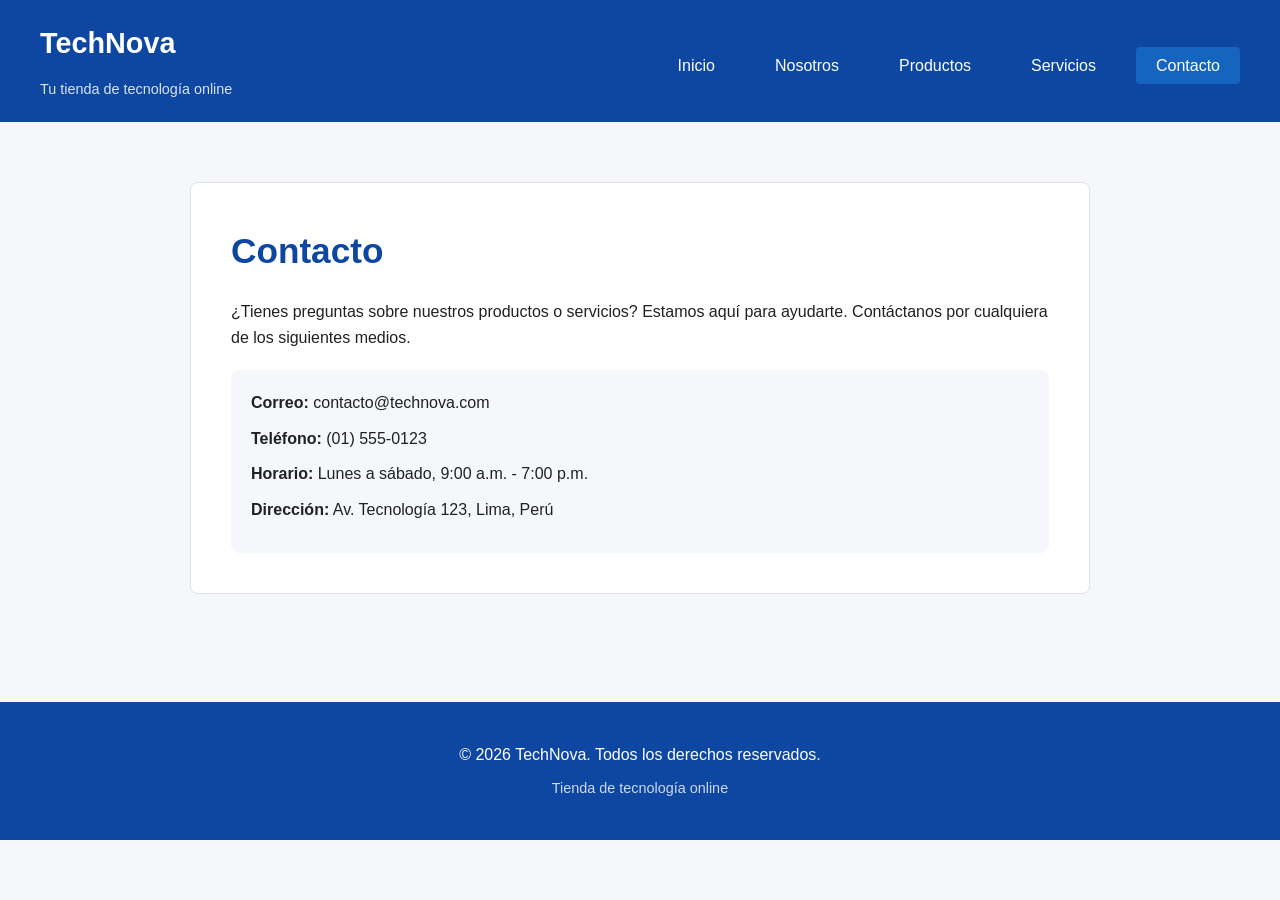
==== pages/contacto.html @ e292a49b "Reorganizacion de proyecto" ====
<!DOCTYPE html>
<html lang="es">
<head>
  <meta charset="UTF-8">
  <meta name="viewport" content="width=device-width, initial-scale=1.0">
  <title>TechNova - Contacto</title>
  <link rel="stylesheet" href="../css/style.css">
</head>
<body>
  <header id="cabecera">
    <div class="logo">
      <a href="../index.html"><h2>TechNova</h2></a>
      <span class="tagline">Tu tienda de tecnología online</span>
    </div>

    <nav class="navbar">
      <ul class="nav-lista">
        <li><a href="../index.html" class="nav-enlace">Inicio</a></li>
        <li><a href="nosotros.html" class="nav-enlace">Nosotros</a></li>
        <li><a href="productos.html" class="nav-enlace">Productos</a></li>
        <li><a href="servicios.html" class="nav-enlace">Servicios</a></li>
        <li><a href="contacto.html" class="nav-enlace activo">Contacto</a></li>
      </ul>
    </nav>
  </header>

  <main id="contenido-principal">
    <section class="seccion">
      <div class="contenedor">
        <h1>Contacto</h1>
        <p>
          ¿Tienes preguntas sobre nuestros productos o servicios? Estamos aquí
          para ayudarte. Contáctanos por cualquiera de los siguientes medios.
        </p>
        <div class="contacto-info">
          <p><strong>Correo:</strong> contacto@technova.com</p>
          <p><strong>Teléfono:</strong> (01) 555-0123</p>
          <p><strong>Horario:</strong> Lunes a sábado, 9:00 a.m. - 7:00 p.m.</p>
          <p><strong>Dirección:</strong> Av. Tecnología 123, Lima, Perú</p>
        </div>
      </div>
    </section>
  </main>

  <footer id="pie-pagina">
    <div class="contenedor-footer">
      <p>&copy; 2026 TechNova. Todos los derechos reservados.</p>
      <p class="footer-info">Tienda de tecnología online</p>
    </div>
  </footer>
</body>
</html>
---- css/style.css ----
:root {
  --color-primario: #0d47a1;
  --color-secundario: #1565c0;
  --color-acento: #00bcd4;
  --color-fondo: #f5f7fa;
  --color-texto: #212121;
  --color-texto-claro: #ffffff;
  --color-borde: #e0e0e0;
  --espaciado-sm: 10px;
  --espaciado-md: 20px;
  --espaciado-lg: 40px;
  --espaciado-xl: 60px;
}

* {
  margin: 0;
  padding: 0;
  box-sizing: border-box;
}

body {
  font-family: 'Segoe UI', Tahoma, Geneva, Verdana, sans-serif;
  background-color: var(--color-fondo);
  color: var(--color-texto);
  line-height: 1.6;
}

#cabecera {
  background-color: var(--color-primario);
  color: var(--color-texto-claro);
  padding: var(--espaciado-md) var(--espaciado-lg);
  display: flex;
  justify-content: space-between;
  align-items: center;
  flex-wrap: wrap;
}

.logo h2 {
  font-size: 1.8rem;
  margin-bottom: var(--espaciado-sm);
}

.logo a {
  color: var(--color-texto-claro);
  text-decoration: none;
}

.tagline {
  font-size: 0.9rem;
  opacity: 0.85;
}

.navbar {
  margin-top: var(--espaciado-sm);
}

.nav-lista {
  list-style: none;
  display: flex;
  gap: var(--espaciado-md);
  flex-wrap: wrap;
}

.nav-enlace {
  color: var(--color-texto-claro);
  text-decoration: none;
  padding: var(--espaciado-sm) var(--espaciado-md);
  border-radius: 4px;
  transition: background-color 0.3s ease;
}

.nav-enlace:hover,
.nav-enlace.activo {
  background-color: var(--color-secundario);
}

#contenido-principal {
  min-height: 60vh;
}

.seccion {
  padding: var(--espaciado-xl) var(--espaciado-lg);
}

.contenedor {
  max-width: 900px;
  margin: 0 auto;
  padding: var(--espaciado-lg);
  background-color: var(--color-texto-claro);
  border-radius: 8px;
  border: 1px solid var(--color-borde);
}

.inicio {
  display: flex;
  justify-content: center;
  align-items: center;
  background: linear-gradient(135deg, var(--color-primario), var(--color-secundario));
  padding: var(--espaciado-xl) var(--espaciado-lg);
}

.inicio .contenedor {
  text-align: center;
  border: none;
  box-shadow: 0 4px 20px rgba(0, 0, 0, 0.15);
}

.inicio h1 {
  color: var(--color-primario);
  font-size: 2.5rem;
  margin-bottom: var(--espaciado-md);
}

.inicio p {
  font-size: 1.1rem;
  color: var(--color-texto);
  max-width: 700px;
  margin: 0 auto;
}

.seccion h1,
.seccion h2 {
  color: var(--color-primario);
  margin-bottom: var(--espaciado-md);
  font-size: 1.8rem;
}

.seccion h1 {
  font-size: 2.2rem;
}

.seccion p {
  margin-bottom: var(--espaciado-sm);
}

.lista-valores,
.lista-servicios {
  margin: var(--espaciado-md) 0;
  padding-left: var(--espaciado-lg);
}

.lista-valores li,
.lista-servicios li {
  margin-bottom: var(--espaciado-sm);
}

.productos-grid {
  display: flex;
  flex-wrap: wrap;
  gap: var(--espaciado-md);
  margin-top: var(--espaciado-md);
}

.producto-card {
  flex: 1 1 250px;
  padding: var(--espaciado-md);
  border: 1px solid var(--color-borde);
  border-radius: 8px;
  background-color: var(--color-fondo);
}

.producto-card h3 {
  color: var(--color-secundario);
  margin-bottom: var(--espaciado-sm);
}

.producto-precio {
  font-weight: bold;
  color: var(--color-primario);
  margin-top: var(--espaciado-sm);
}

.contacto-info {
  margin-top: var(--espaciado-md);
  padding: var(--espaciado-md);
  background-color: var(--color-fondo);
  border-radius: 8px;
}

#pie-pagina {
  background-color: var(--color-primario);
  color: var(--color-texto-claro);
  padding: var(--espaciado-lg);
  margin-top: var(--espaciado-lg);
}

.contenedor-footer {
  display: flex;
  flex-direction: column;
  justify-content: center;
  align-items: center;
  text-align: center;
  gap: var(--espaciado-sm);
}

.footer-info {
  font-size: 0.9rem;
  opacity: 0.8;
}
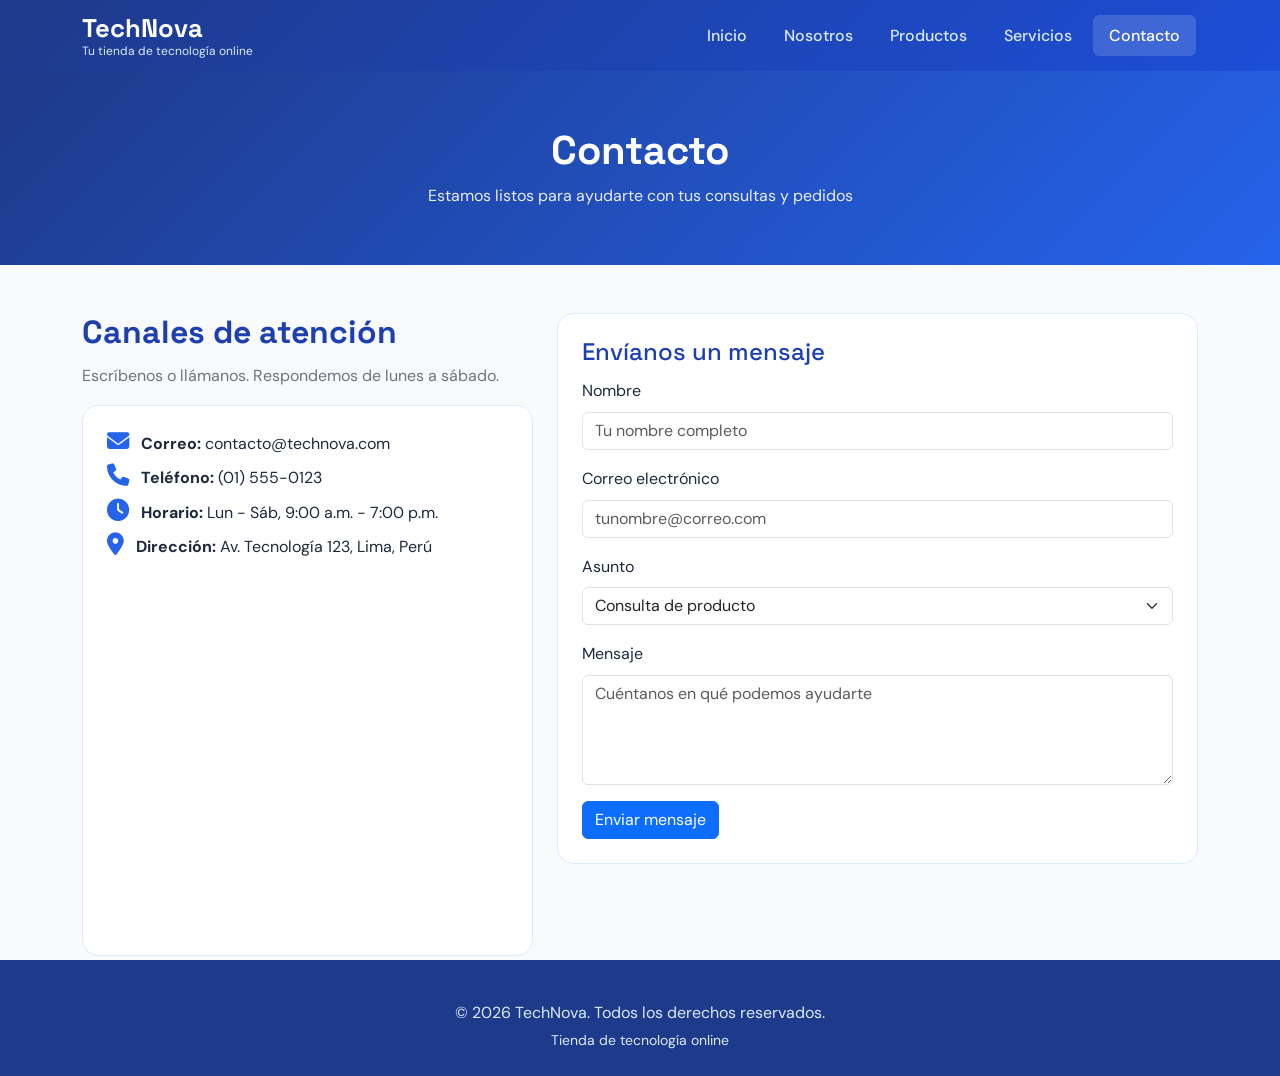
==== commit 19408c7f: "Integrar Bootstrap, Font Awesome, Google Fonts, AOS y Swiper" ====
--- a/pages/contacto.html
+++ b/pages/contacto.html
@@ -4,49 +4,102 @@
   <meta charset="UTF-8">
   <meta name="viewport" content="width=device-width, initial-scale=1.0">
   <title>TechNova - Contacto</title>
+  <link rel="preconnect" href="https://fonts.googleapis.com">
+  <link rel="preconnect" href="https://fonts.gstatic.com" crossorigin>
+  <link href="https://fonts.googleapis.com/css2?family=DM+Sans:wght@400;500;600;700&family=Space+Grotesk:wght@500;600;700&display=swap" rel="stylesheet">
+  <link href="https://cdn.jsdelivr.net/npm/bootstrap@5.3.3/dist/css/bootstrap.min.css" rel="stylesheet">
+  <link href="https://cdnjs.cloudflare.com/ajax/libs/font-awesome/6.5.2/css/all.min.css" rel="stylesheet">
+  <link href="https://unpkg.com/aos@2.3.4/dist/aos.css" rel="stylesheet">
   <link rel="stylesheet" href="../css/style.css">
 </head>
 <body>
-  <header id="cabecera">
-    <div class="logo">
-      <a href="../index.html"><h2>TechNova</h2></a>
-      <span class="tagline">Tu tienda de tecnología online</span>
-    </div>
-
-    <nav class="navbar">
-      <ul class="nav-lista">
-        <li><a href="../index.html" class="nav-enlace">Inicio</a></li>
-        <li><a href="nosotros.html" class="nav-enlace">Nosotros</a></li>
-        <li><a href="productos.html" class="nav-enlace">Productos</a></li>
-        <li><a href="servicios.html" class="nav-enlace">Servicios</a></li>
-        <li><a href="contacto.html" class="nav-enlace activo">Contacto</a></li>
-      </ul>
+  <header class="site-header">
+    <nav class="navbar navbar-expand-lg">
+      <div class="container">
+        <a class="navbar-brand" href="../index.html">
+          <span class="brand-name">TechNova</span>
+          <span class="brand-tagline">Tu tienda de tecnología online</span>
+        </a>
+        <button class="navbar-toggler" type="button" data-bs-toggle="collapse" data-bs-target="#menuPrincipal" aria-controls="menuPrincipal" aria-expanded="false" aria-label="Menú">
+          <span class="navbar-toggler-icon"></span>
+        </button>
+        <div class="collapse navbar-collapse" id="menuPrincipal">
+          <ul class="navbar-nav ms-auto mb-2 mb-lg-0">
+            <li class="nav-item"><a class="nav-link" href="../index.html">Inicio</a></li>
+            <li class="nav-item"><a class="nav-link" href="nosotros.html">Nosotros</a></li>
+            <li class="nav-item"><a class="nav-link" href="productos.html">Productos</a></li>
+            <li class="nav-item"><a class="nav-link" href="servicios.html">Servicios</a></li>
+            <li class="nav-item"><a class="nav-link active" href="contacto.html">Contacto</a></li>
+          </ul>
+        </div>
+      </div>
     </nav>
   </header>
 
-  <main id="contenido-principal">
-    <section class="seccion">
-      <div class="contenedor">
+  <main>
+    <section class="page-banner">
+      <div class="container" data-aos="fade-down">
         <h1>Contacto</h1>
-        <p>
-          ¿Tienes preguntas sobre nuestros productos o servicios? Estamos aquí
-          para ayudarte. Contáctanos por cualquiera de los siguientes medios.
-        </p>
-        <div class="contacto-info">
-          <p><strong>Correo:</strong> contacto@technova.com</p>
-          <p><strong>Teléfono:</strong> (01) 555-0123</p>
-          <p><strong>Horario:</strong> Lunes a sábado, 9:00 a.m. - 7:00 p.m.</p>
-          <p><strong>Dirección:</strong> Av. Tecnología 123, Lima, Perú</p>
+        <p>Estamos listos para ayudarte con tus consultas y pedidos</p>
+      </div>
+    </section>
+
+    <section class="py-5">
+      <div class="container">
+        <div class="row g-4">
+          <div class="col-lg-5" data-aos="fade-right">
+            <h2 class="section-title">Canales de atención</h2>
+            <p class="text-secondary">Escríbenos o llámanos. Respondemos de lunes a sábado.</p>
+            <div class="contact-box mb-3">
+              <p class="mb-2"><i class="fa-solid fa-envelope"></i><strong>Correo:</strong> contacto@technova.com</p>
+              <p class="mb-2"><i class="fa-solid fa-phone"></i><strong>Teléfono:</strong> (01) 555-0123</p>
+              <p class="mb-2"><i class="fa-solid fa-clock"></i><strong>Horario:</strong> Lun - Sáb, 9:00 a.m. - 7:00 p.m.</p>
+              <p class="mb-0"><i class="fa-solid fa-location-dot"></i><strong>Dirección:</strong> Av. Tecnología 123, Lima, Perú</p>
+            </div>
+          </div>
+          <div class="col-lg-7" data-aos="fade-left">
+            <div class="contact-box">
+              <h2 class="h4 section-title">Envíanos un mensaje</h2>
+              <form>
+                <div class="mb-3">
+                  <label for="nombre" class="form-label">Nombre</label>
+                  <input type="text" class="form-control" id="nombre" placeholder="Tu nombre completo" required>
+                </div>
+                <div class="mb-3">
+                  <label for="correo" class="form-label">Correo electrónico</label>
+                  <input type="email" class="form-control" id="correo" placeholder="tunombre@correo.com" required>
+                </div>
+                <div class="mb-3">
+                  <label for="asunto" class="form-label">Asunto</label>
+                  <select class="form-select" id="asunto">
+                    <option>Consulta de producto</option>
+                    <option>Soporte técnico</option>
+                    <option>Pedidos y envíos</option>
+                    <option>Otro</option>
+                  </select>
+                </div>
+                <div class="mb-3">
+                  <label for="mensaje" class="form-label">Mensaje</label>
+                  <textarea class="form-control" id="mensaje" rows="4" placeholder="Cuéntanos en qué podemos ayudarte" required></textarea>
+                </div>
+                <button type="submit" class="btn btn-primary">Enviar mensaje</button>
+              </form>
+            </div>
+          </div>
         </div>
       </div>
     </section>
   </main>
 
-  <footer id="pie-pagina">
-    <div class="contenedor-footer">
-      <p>&copy; 2026 TechNova. Todos los derechos reservados.</p>
-      <p class="footer-info">Tienda de tecnología online</p>
+  <footer class="site-footer">
+    <div class="container text-center">
+      <p class="mb-1">&copy; 2026 TechNova. Todos los derechos reservados.</p>
+      <p class="mb-0 small">Tienda de tecnología online</p>
     </div>
   </footer>
+
+  <script src="https://cdn.jsdelivr.net/npm/bootstrap@5.3.3/dist/js/bootstrap.bundle.min.js"></script>
+  <script src="https://unpkg.com/aos@2.3.4/dist/aos.js"></script>
+  <script>AOS.init({ duration: 800, once: true });</script>
 </body>
 </html>
--- a/css/style.css
+++ b/css/style.css
@@ -1,199 +1,287 @@
 :root {
-  --color-primario: #0d47a1;
-  --color-secundario: #1565c0;
-  --color-acento: #00bcd4;
-  --color-fondo: #f5f7fa;
-  --color-texto: #212121;
+  --blue-50: #eff6ff;
+  --blue-100: #dbeafe;
+  --blue-200: #bfdbfe;
+  --blue-400: #60a5fa;
+  --blue-500: #3b82f6;
+  --blue-600: #2563eb;
+  --blue-700: #1d4ed8;
+  --blue-800: #1e40af;
+  --blue-900: #1e3a8a;
+  --cyan-400: #22d3ee;
+  --cyan-500: #06b6d4;
+  --slate-50: #f8fafc;
+  --slate-100: #f1f5f9;
+  --slate-600: #475569;
+  --slate-800: #1e293b;
+  --slate-900: #0f172a;
+  --color-primario: var(--blue-800);
+  --color-secundario: var(--blue-600);
+  --color-acento: var(--cyan-500);
+  --color-fondo: var(--slate-50);
+  --color-texto: var(--slate-800);
   --color-texto-claro: #ffffff;
-  --color-borde: #e0e0e0;
-  --espaciado-sm: 10px;
-  --espaciado-md: 20px;
-  --espaciado-lg: 40px;
-  --espaciado-xl: 60px;
 }
 
 * {
-  margin: 0;
-  padding: 0;
   box-sizing: border-box;
 }
 
 body {
-  font-family: 'Segoe UI', Tahoma, Geneva, Verdana, sans-serif;
+  font-family: "DM Sans", sans-serif;
   background-color: var(--color-fondo);
   color: var(--color-texto);
   line-height: 1.6;
 }
 
-#cabecera {
-  background-color: var(--color-primario);
-  color: var(--color-texto-claro);
-  padding: var(--espaciado-md) var(--espaciado-lg);
-  display: flex;
-  justify-content: space-between;
+h1, h2, h3, h4, .brand-name {
+  font-family: "Space Grotesk", sans-serif;
+  font-weight: 700;
+}
+
+.site-header {
+  background: linear-gradient(135deg, var(--blue-900), var(--blue-700));
+  box-shadow: 0 4px 20px rgba(30, 58, 138, 0.25);
+}
+
+.navbar-brand {
+  display: flex;
+  flex-direction: column;
+  line-height: 1.2;
+}
+
+.brand-name {
+  font-size: 1.6rem;
+  color: var(--color-texto-claro);
+  margin: 0;
+}
+
+.brand-tagline {
+  font-size: 0.75rem;
+  color: var(--blue-100);
+  font-weight: 400;
+}
+
+.navbar-nav .nav-link {
+  color: var(--blue-100) !important;
+  font-weight: 500;
+  padding: 0.5rem 1rem !important;
+  border-radius: 0.4rem;
+  margin: 0 0.15rem;
+  transition: background-color 0.25s ease, color 0.25s ease;
+}
+
+.navbar-nav .nav-link:hover,
+.navbar-nav .nav-link.active {
+  background-color: rgba(255, 255, 255, 0.15);
+  color: var(--color-texto-claro) !important;
+}
+
+.navbar-toggler {
+  border-color: rgba(255, 255, 255, 0.4);
+}
+
+.navbar-toggler-icon {
+  background-image: url("data:image/svg+xml,%3csvg xmlns='http://www.w3.org/2000/svg' viewBox='0 0 30 30'%3e%3cpath stroke='rgba%28255, 255, 255, 0.9%29' stroke-linecap='round' stroke-miterlimit='10' stroke-width='2' d='M4 7h22M4 15h22M4 23h22'/%3e%3c/svg%3e");
+}
+
+.hero-swiper {
+  width: 100%;
+  height: 420px;
+}
+
+.hero-slide {
+  display: flex;
   align-items: center;
-  flex-wrap: wrap;
-}
-
-.logo h2 {
-  font-size: 1.8rem;
-  margin-bottom: var(--espaciado-sm);
-}
-
-.logo a {
-  color: var(--color-texto-claro);
+  justify-content: center;
+  text-align: center;
+  color: var(--color-texto-claro);
+  padding: 2rem;
+  background-size: cover;
+  background-position: center;
+}
+
+.hero-slide-1 {
+  background: linear-gradient(135deg, var(--blue-900), var(--blue-600));
+}
+
+.hero-slide-2 {
+  background: linear-gradient(135deg, #0e7490, var(--cyan-500));
+}
+
+.hero-slide-3 {
+  background: linear-gradient(135deg, var(--blue-800), #0369a1);
+}
+
+.hero-slide h1 {
+  font-size: clamp(2rem, 5vw, 3rem);
+  margin-bottom: 1rem;
+}
+
+.hero-slide p {
+  font-size: 1.1rem;
+  max-width: 560px;
+  margin: 0 auto 1.5rem;
+  opacity: 0.95;
+}
+
+.btn-technova {
+  background-color: var(--cyan-500);
+  border-color: var(--cyan-500);
+  color: var(--slate-900);
+  font-weight: 600;
+  padding: 0.65rem 1.5rem;
+}
+
+.btn-technova:hover {
+  background-color: var(--cyan-400);
+  border-color: var(--cyan-400);
+  color: var(--slate-900);
+}
+
+.btn-outline-technova {
+  border: 2px solid var(--color-texto-claro);
+  color: var(--color-texto-claro);
+  font-weight: 600;
+}
+
+.btn-outline-technova:hover {
+  background-color: var(--color-texto-claro);
+  color: var(--blue-800);
+}
+
+.page-banner {
+  background: linear-gradient(135deg, var(--blue-900), var(--blue-600));
+  color: var(--color-texto-claro);
+  padding: 3.5rem 0;
+  text-align: center;
+}
+
+.page-banner h1 {
+  margin-bottom: 0.5rem;
+}
+
+.page-banner p {
+  margin: 0;
+  opacity: 0.9;
+}
+
+.section-title {
+  color: var(--blue-800);
+  margin-bottom: 0.75rem;
+}
+
+.section-lead {
+  color: var(--slate-600);
+  max-width: 640px;
+}
+
+.feature-icon {
+  width: 64px;
+  height: 64px;
+  border-radius: 1rem;
+  background: var(--blue-50);
+  color: var(--blue-700);
+  display: flex;
+  align-items: center;
+  justify-content: center;
+  font-size: 1.5rem;
+  margin-bottom: 1rem;
+}
+
+.product-item {
+  background: var(--color-texto-claro);
+  border: 1px solid var(--blue-100);
+  border-radius: 1rem;
+  padding: 1.5rem;
+  height: 100%;
+  transition: transform 0.25s ease, box-shadow 0.25s ease;
+}
+
+.product-item:hover {
+  transform: translateY(-4px);
+  box-shadow: 0 12px 28px rgba(37, 99, 235, 0.15);
+}
+
+.product-item .icon-wrap {
+  font-size: 2rem;
+  color: var(--blue-600);
+  margin-bottom: 0.75rem;
+}
+
+.product-price {
+  font-family: "Space Grotesk", sans-serif;
+  font-size: 1.35rem;
+  font-weight: 700;
+  color: var(--blue-700);
+}
+
+.service-block {
+  background: var(--color-texto-claro);
+  border-left: 4px solid var(--cyan-500);
+  padding: 1.5rem;
+  border-radius: 0 0.75rem 0.75rem 0;
+  height: 100%;
+}
+
+.contact-box {
+  background: var(--color-texto-claro);
+  border: 1px solid var(--blue-100);
+  border-radius: 1rem;
+  padding: 1.5rem;
+  height: 100%;
+}
+
+.contact-box i {
+  color: var(--blue-600);
+  font-size: 1.4rem;
+  margin-right: 0.75rem;
+}
+
+.form-control:focus,
+.form-select:focus {
+  border-color: var(--blue-400);
+  box-shadow: 0 0 0 0.2rem rgba(37, 99, 235, 0.2);
+}
+
+.site-footer {
+  background: var(--blue-900);
+  color: var(--blue-100);
+  padding: 2.5rem 0 1.5rem;
+  margin-top: 3rem;
+}
+
+.site-footer a {
+  color: var(--cyan-400);
   text-decoration: none;
 }
 
-.tagline {
-  font-size: 0.9rem;
-  opacity: 0.85;
-}
-
-.navbar {
-  margin-top: var(--espaciado-sm);
-}
-
-.nav-lista {
+.site-footer a:hover {
+  color: var(--cyan-500);
+}
+
+.swiper-pagination-bullet-active {
+  background: var(--cyan-400) !important;
+}
+
+.swiper-button-next,
+.swiper-button-prev {
+  color: var(--color-texto-claro) !important;
+}
+
+.valor-list {
   list-style: none;
-  display: flex;
-  gap: var(--espaciado-md);
-  flex-wrap: wrap;
-}
-
-.nav-enlace {
-  color: var(--color-texto-claro);
-  text-decoration: none;
-  padding: var(--espaciado-sm) var(--espaciado-md);
-  border-radius: 4px;
-  transition: background-color 0.3s ease;
-}
-
-.nav-enlace:hover,
-.nav-enlace.activo {
-  background-color: var(--color-secundario);
-}
-
-#contenido-principal {
-  min-height: 60vh;
-}
-
-.seccion {
-  padding: var(--espaciado-xl) var(--espaciado-lg);
-}
-
-.contenedor {
-  max-width: 900px;
-  margin: 0 auto;
-  padding: var(--espaciado-lg);
-  background-color: var(--color-texto-claro);
-  border-radius: 8px;
-  border: 1px solid var(--color-borde);
-}
-
-.inicio {
-  display: flex;
-  justify-content: center;
-  align-items: center;
-  background: linear-gradient(135deg, var(--color-primario), var(--color-secundario));
-  padding: var(--espaciado-xl) var(--espaciado-lg);
-}
-
-.inicio .contenedor {
-  text-align: center;
-  border: none;
-  box-shadow: 0 4px 20px rgba(0, 0, 0, 0.15);
-}
-
-.inicio h1 {
-  color: var(--color-primario);
-  font-size: 2.5rem;
-  margin-bottom: var(--espaciado-md);
-}
-
-.inicio p {
-  font-size: 1.1rem;
-  color: var(--color-texto);
-  max-width: 700px;
-  margin: 0 auto;
-}
-
-.seccion h1,
-.seccion h2 {
-  color: var(--color-primario);
-  margin-bottom: var(--espaciado-md);
-  font-size: 1.8rem;
-}
-
-.seccion h1 {
-  font-size: 2.2rem;
-}
-
-.seccion p {
-  margin-bottom: var(--espaciado-sm);
-}
-
-.lista-valores,
-.lista-servicios {
-  margin: var(--espaciado-md) 0;
-  padding-left: var(--espaciado-lg);
-}
-
-.lista-valores li,
-.lista-servicios li {
-  margin-bottom: var(--espaciado-sm);
-}
-
-.productos-grid {
-  display: flex;
-  flex-wrap: wrap;
-  gap: var(--espaciado-md);
-  margin-top: var(--espaciado-md);
-}
-
-.producto-card {
-  flex: 1 1 250px;
-  padding: var(--espaciado-md);
-  border: 1px solid var(--color-borde);
-  border-radius: 8px;
-  background-color: var(--color-fondo);
-}
-
-.producto-card h3 {
-  color: var(--color-secundario);
-  margin-bottom: var(--espaciado-sm);
-}
-
-.producto-precio {
-  font-weight: bold;
-  color: var(--color-primario);
-  margin-top: var(--espaciado-sm);
-}
-
-.contacto-info {
-  margin-top: var(--espaciado-md);
-  padding: var(--espaciado-md);
-  background-color: var(--color-fondo);
-  border-radius: 8px;
-}
-
-#pie-pagina {
-  background-color: var(--color-primario);
-  color: var(--color-texto-claro);
-  padding: var(--espaciado-lg);
-  margin-top: var(--espaciado-lg);
-}
-
-.contenedor-footer {
-  display: flex;
-  flex-direction: column;
-  justify-content: center;
-  align-items: center;
-  text-align: center;
-  gap: var(--espaciado-sm);
-}
-
-.footer-info {
-  font-size: 0.9rem;
-  opacity: 0.8;
-}
+  padding: 0;
+}
+
+.valor-list li {
+  display: flex;
+  align-items: flex-start;
+  gap: 0.75rem;
+  margin-bottom: 0.85rem;
+}
+
+.valor-list i {
+  color: var(--cyan-500);
+  margin-top: 0.25rem;
+}
